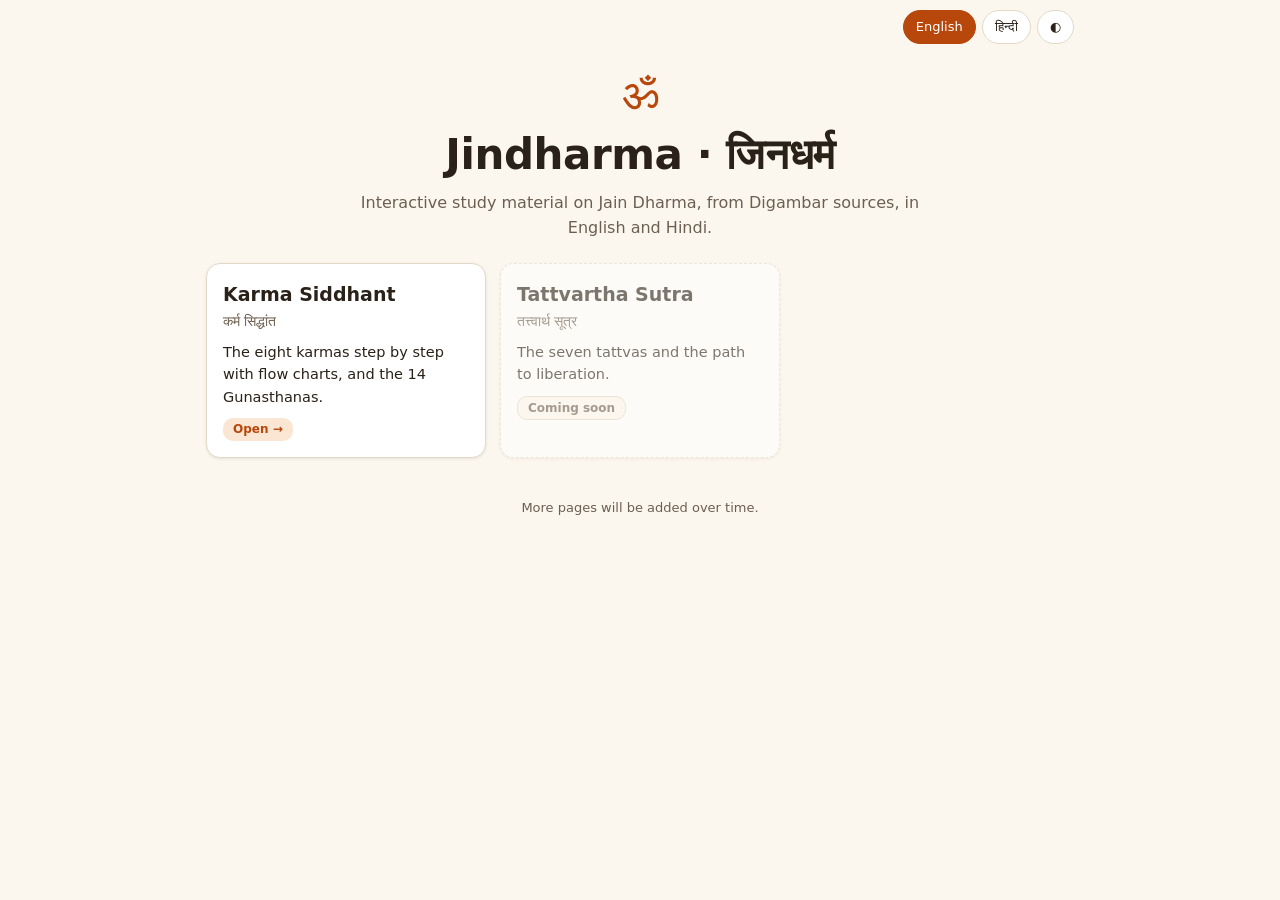
==== index.html @ 70d1039b "Add index page and Karma Siddhant interactive page (Digambar, EN/HI) Co-Authored-By: Claude Sonnet 5" ====
<!doctype html>
<html lang="en">
<head>
<meta charset="utf-8">
<meta name="viewport" content="width=device-width, initial-scale=1">
<title>Jindharma – जिनधर्म</title>
<meta name="description" content="Interactive study material on Jain Dharma from Digambar sources, in English and Hindi.">
<style>
:root{--bg:#fbf7ef;--surface:#fff;--ink:#2a2118;--muted:#6d5f50;--line:#e4d9c6;--accent:#b8470c;--accent-soft:#fbe5d3;--shadow:0 1px 3px rgba(60,40,10,.10)}
@media (prefers-color-scheme:dark){:root:not([data-theme="light"]){--bg:#17120d;--surface:#221b14;--ink:#f1e8da;--muted:#b3a48f;--line:#3b3024;--accent:#f08a4b;--accent-soft:#3a2415;--shadow:none}}
:root[data-theme="dark"]{--bg:#17120d;--surface:#221b14;--ink:#f1e8da;--muted:#b3a48f;--line:#3b3024;--accent:#f08a4b;--accent-soft:#3a2415;--shadow:none}
*{box-sizing:border-box}
body{margin:0;background:var(--bg);color:var(--ink);line-height:1.55;font-family:system-ui,-apple-system,"Segoe UI",Roboto,"Noto Sans Devanagari","Kohinoor Devanagari","Devanagari Sangam MN","Nirmala UI",sans-serif}
.wrap{max-width:900px;margin:0 auto;padding:0 16px 64px}
.topbar{display:flex;justify-content:flex-end;gap:6px;padding-top:10px}
.topbar button{border:1px solid var(--line);background:var(--surface);color:var(--ink);border-radius:20px;padding:6px 12px;cursor:pointer;font:inherit;font-size:13px}
.topbar button.on{background:var(--accent);color:#fff;border-color:var(--accent)}
header{text-align:center;padding:28px 0 22px}
.om{font-size:44px;color:var(--accent);line-height:1}
h1{margin:6px 0 4px;font-size:clamp(28px,6vw,42px);letter-spacing:-.01em}
header p{margin:0;color:var(--muted);max-width:560px;margin-inline:auto}
.grid{display:grid;grid-template-columns:repeat(auto-fill,minmax(260px,1fr));gap:14px}
.card{display:block;text-decoration:none;color:inherit;background:var(--surface);border:1.5px solid var(--line);border-radius:14px;padding:16px;box-shadow:var(--shadow);transition:.15s}
a.card:hover{border-color:var(--accent);transform:translateY(-2px)}
.card h2{margin:0 0 2px;font-size:19px}
.card .sub{color:var(--muted);font-size:14px;margin:0 0 8px}
.card p{margin:0;font-size:14.5px}
.tag{display:inline-block;margin-top:10px;font-size:12px;font-weight:600;border-radius:10px;padding:2px 10px;background:var(--accent-soft);color:var(--accent)}
.card.soon{opacity:.6;border-style:dashed}
.card.soon .tag{background:var(--bg);color:var(--muted);border:1px solid var(--line)}
footer{margin-top:40px;text-align:center;color:var(--muted);font-size:13px}
</style>
</head>
<body>
<div class="wrap">
  <div class="topbar"><button id="bEn">English</button><button id="bHi">हिन्दी</button><button id="bTheme" aria-label="Theme">◐</button></div>
  <header>
    <div class="om">ॐ</div>
    <h1 id="title"></h1>
    <p id="tag"></p>
  </header>
  <div class="grid" id="grid"></div>
  <footer id="foot"></footer>
</div>
<script>
/* To add a page: create a folder with index.html, then add an entry here.
   status: 'live' or 'soon' */
const TOPICS=[
 {href:'karma-siddhant/',status:'live',
  en:{t:'Karma Siddhant',s:'कर्म सिद्धांत',d:'The eight karmas step by step with flow charts, and the 14 Gunasthanas.'},
  hi:{t:'कर्म सिद्धांत',s:'Karma Siddhant',d:'आठ कर्म चरण-दर-चरण, प्रवाह चार्ट सहित, और चौदह गुणस्थान।'}},
 {status:'soon',
  en:{t:'Tattvartha Sutra',s:'तत्त्वार्थ सूत्र',d:'The seven tattvas and the path to liberation.'},
  hi:{t:'तत्त्वार्थ सूत्र',s:'Tattvartha Sutra',d:'सात तत्त्व और मोक्ष का मार्ग।'}}
];
const UI={
 en:{title:'Jindharma · जिनधर्म',tag:'Interactive study material on Jain Dharma, from Digambar sources, in English and Hindi.',live:'Open →',soon:'Coming soon',foot:'More pages will be added over time.'},
 hi:{title:'जिनधर्म · Jindharma',tag:'जैन धर्म की इंटरैक्टिव अध्ययन सामग्री, दिगंबर आगम-आधारित, हिन्दी और अंग्रेज़ी में।',live:'खोलें →',soon:'जल्द आ रहा है',foot:'समय-समय पर और पृष्ठ जोड़े जाएँगे।'}
};
let lang='en';
try{lang=localStorage.getItem('ks_lang')||((navigator.language||'').startsWith('hi')?'hi':'en')}catch(_){}
const $=id=>document.getElementById(id);
function render(){
  const u=UI[lang];document.documentElement.lang=lang;
  $('bEn').classList.toggle('on',lang==='en');$('bHi').classList.toggle('on',lang==='hi');
  $('title').textContent=u.title;$('tag').textContent=u.tag;$('foot').textContent=u.foot;
  document.title=u.title;
  $('grid').innerHTML=TOPICS.map(p=>{
    const x=p[lang],live=p.status==='live';
    const inner=`<h2>${x.t}</h2><div class="sub">${x.s}</div><p>${x.d}</p><span class="tag">${live?u.live:u.soon}</span>`;
    return live?`<a class="card" href="${p.href}">${inner}</a>`:`<div class="card soon">${inner}</div>`;
  }).join('');
}
function setLang(l){lang=l;try{localStorage.setItem('ks_lang',l)}catch(_){}render()}
$('bEn').onclick=()=>setLang('en');$('bHi').onclick=()=>setLang('hi');
$('bTheme').onclick=()=>{const r=document.documentElement;const d=r.dataset.theme?r.dataset.theme==='dark':matchMedia('(prefers-color-scheme:dark)').matches;r.dataset.theme=d?'light':'dark'};
render();
</script>
</body>
</html>
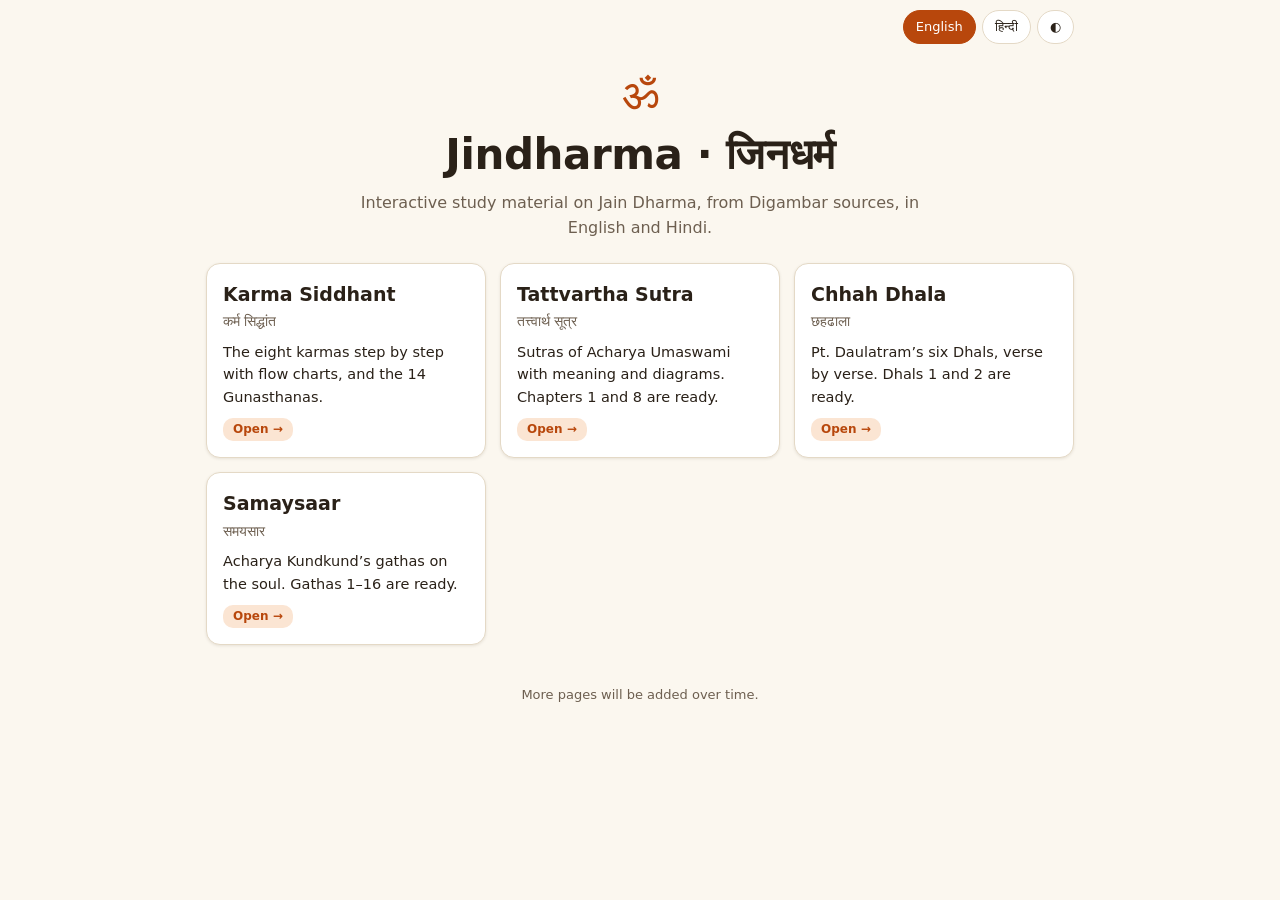
==== commit da8355e8: "Add Tattvartha Sutra, Chhah Dhala and Samaysaar sections (phase 1, draft) Co-Authored-By: Claude Son" ====
--- a/index.html
+++ b/index.html
@@ -49,9 +49,15 @@
  {href:'karma-siddhant/',status:'live',
   en:{t:'Karma Siddhant',s:'कर्म सिद्धांत',d:'The eight karmas step by step with flow charts, and the 14 Gunasthanas.'},
   hi:{t:'कर्म सिद्धांत',s:'Karma Siddhant',d:'आठ कर्म चरण-दर-चरण, प्रवाह चार्ट सहित, और चौदह गुणस्थान।'}},
- {status:'soon',
-  en:{t:'Tattvartha Sutra',s:'तत्त्वार्थ सूत्र',d:'The seven tattvas and the path to liberation.'},
-  hi:{t:'तत्त्वार्थ सूत्र',s:'Tattvartha Sutra',d:'सात तत्त्व और मोक्ष का मार्ग।'}}
+ {href:'tattvartha-sutra/',status:'live',
+  en:{t:'Tattvartha Sutra',s:'तत्त्वार्थ सूत्र',d:'Sutras of Acharya Umaswami with meaning and diagrams. Chapters 1 and 8 are ready.'},
+  hi:{t:'तत्त्वार्थ सूत्र',s:'Tattvartha Sutra',d:'आचार्य उमास्वामी के सूत्र, अर्थ और चित्र सहित। अध्याय 1 और 8 तैयार हैं।'}},
+ {href:'chhah-dhala/',status:'live',
+  en:{t:'Chhah Dhala',s:'छहढाला',d:'Pt. Daulatram’s six Dhals, verse by verse. Dhals 1 and 2 are ready.'},
+  hi:{t:'छहढाला',s:'Chhah Dhala',d:'पं. दौलतराम की छह ढालें, पद-दर-पद। पहली और दूसरी ढाल तैयार हैं।'}},
+ {href:'samaysaar/',status:'live',
+  en:{t:'Samaysaar',s:'समयसार',d:'Acharya Kundkund’s gathas on the soul. Gathas 1–16 are ready.'},
+  hi:{t:'समयसार',s:'Samaysaar',d:'आचार्य कुन्दकुन्द की आत्मा पर गाथाएँ। गाथा 1–16 तैयार हैं।'}}
 ];
 const UI={
  en:{title:'Jindharma · जिनधर्म',tag:'Interactive study material on Jain Dharma, from Digambar sources, in English and Hindi.',live:'Open →',soon:'Coming soon',foot:'More pages will be added over time.'},
